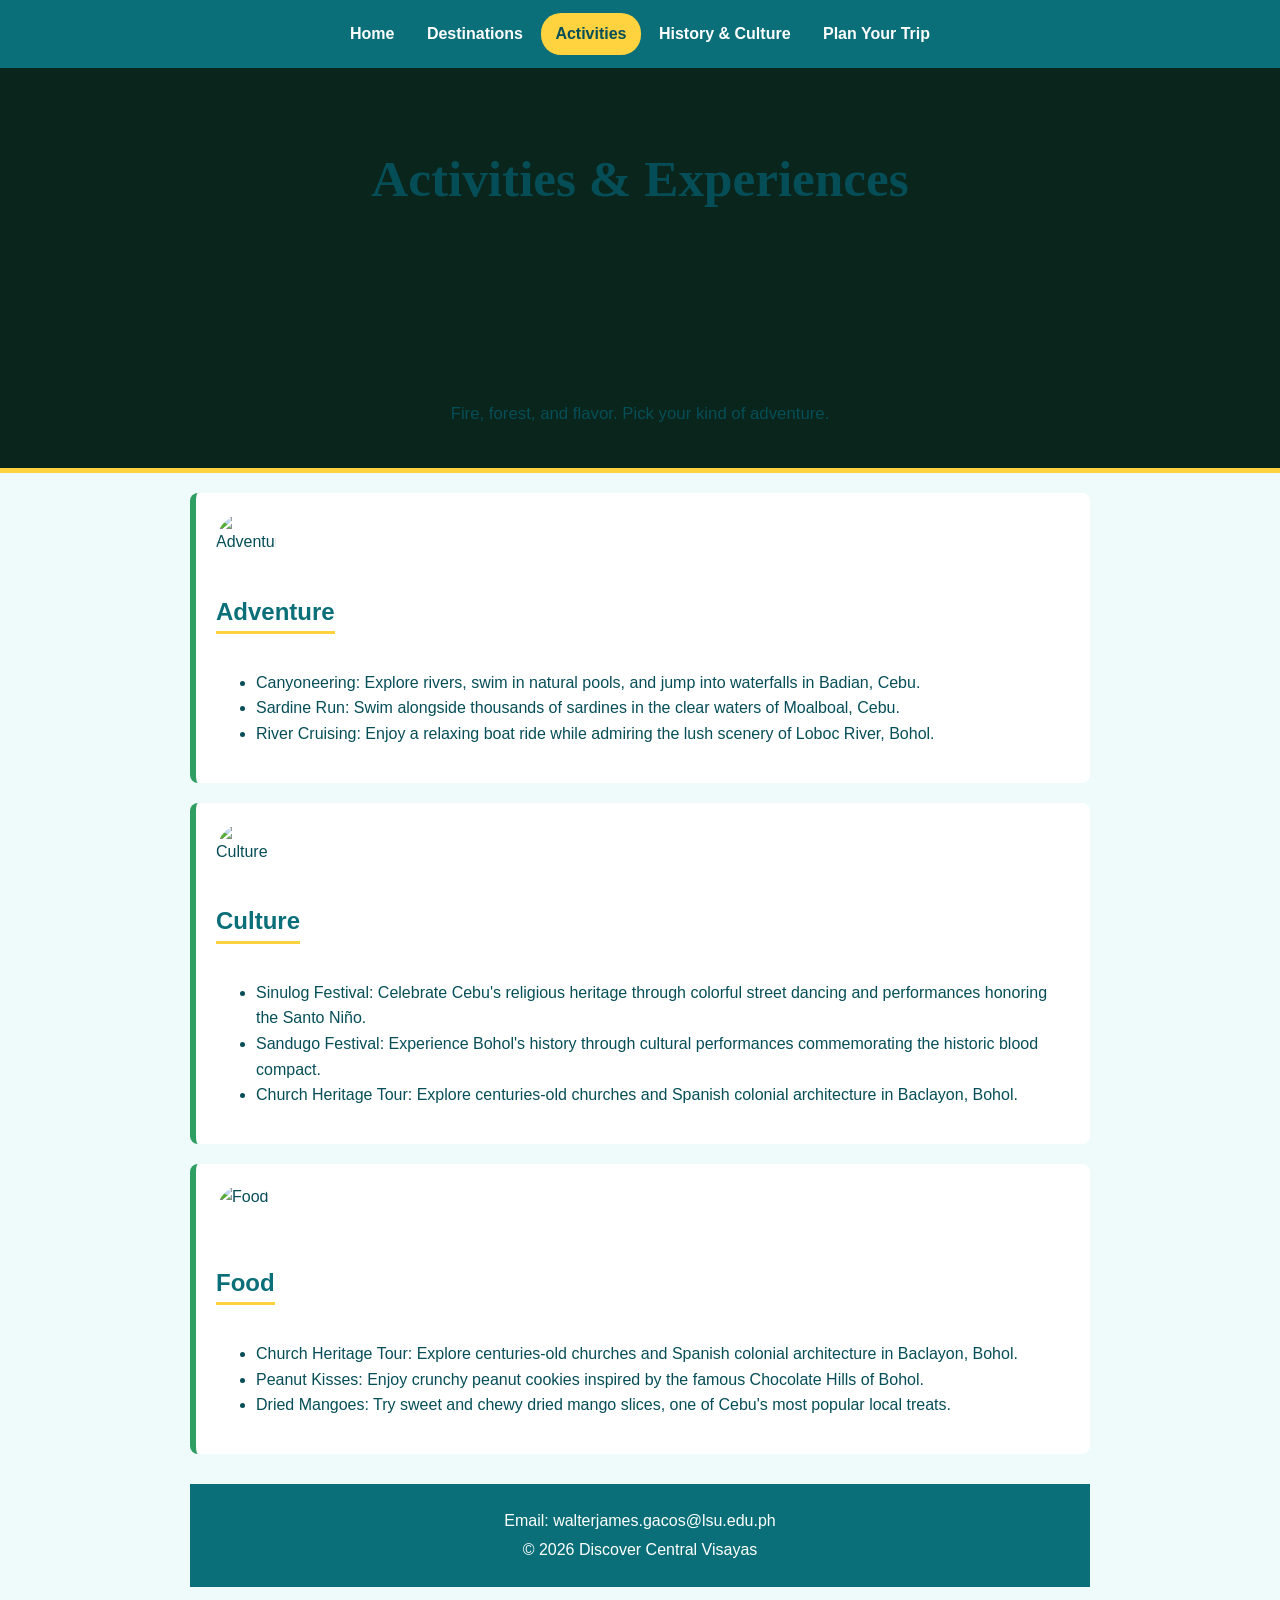
==== Website Folder/activities.html @ c1994f28 "Add files via upload" ====
<!DOCTYPE html>
<html lang="en">
<head>
  <meta charset="UTF-8">
  <meta name="viewport" content="width=device-width, initial-scale=1.0">
  <title>Activities &amp; Experiences | Discover Central Visayas</title>
  <link rel="stylesheet" href="style.css">
</head>
<body>

  <nav>
    <a href="index.html">Home</a>
    <a href="destinations.html">Destinations</a>
    <a class="active" href="activities.html">Activities</a>
    <a href="history.html">History &amp; Culture</a>
    <a href="plan-trip.html">Plan Your Trip</a>
  </nav>

  <!-- VIDEO HEADER: change the video file in src to your own -->
  <header class="page-hero">
    <video class="page-hero-video" autoplay muted loop playsinline preload="metadata">
      <source src="../Asset Folder/Videos/Discover-Central-Visayas.mp4" type="video/mp4">
    </video>
    <h1>Activities &amp; Experiences</h1>
    <p>Fire, forest, and flavor. Pick your kind of adventure.</p>
  </header>

  <main>
    <section class="box">
      <img class="icon" src="../Asset Folder/Icons/lightning.svg" alt="Adventure">
      <h2>Adventure</h2>
      <ul>
        <li>Canyoneering: Explore rivers, swim in natural pools, and jump into waterfalls in Badian, Cebu.</li>
        <li>Sardine Run: Swim alongside thousands of sardines in the clear waters of Moalboal, Cebu.</li>
        <li>River Cruising: Enjoy a relaxing boat ride while admiring the lush scenery of Loboc River, Bohol.</li>
      </ul>
    </section>

    <section class="box">
      <img class="icon" src="../Asset Folder/Icons/home.svg" alt="Culture">
      <h2>Culture</h2>
      <ul>
        <li>Sinulog Festival: Celebrate Cebu's religious heritage through colorful street dancing and performances honoring the Santo Niño.</li>
        <li>Sandugo Festival: Experience Bohol's history through cultural performances commemorating the historic blood compact.</li>
        <li>Church Heritage Tour: Explore centuries-old churches and Spanish colonial architecture in Baclayon, Bohol.</li>
      </ul>
    </section>

    <section class="box">
      <img class="icon" src="../Asset Folder/Icons/apple.svg" alt="Food">
      <h2>Food</h2>
      <ul>
        <li>Church Heritage Tour: Explore centuries-old churches and Spanish colonial architecture in Baclayon, Bohol.</li>
        <li>Peanut Kisses: Enjoy crunchy peanut cookies inspired by the famous Chocolate Hills of Bohol.</li>
        <li>Dried Mangoes: Try sweet and chewy dried mango slices, one of Cebu's most popular local treats.</li>
      </ul>
    </section>

  <footer>
    <p>Email: walterjames.gacos@lsu.edu.ph</p>
    <p>&copy; 2026 Discover Central Visayas</p>
  </footer>

</body>
</html>
---- Website Folder/style.css ----
body {
  margin: 0;
  font-family: Arial, sans-serif;
  line-height: 1.6;
  color: #064e57;
  background-color: #effafa;
}
 
img {
  width: 100%;
  display: block;
}
 
main {
  max-width: 900px;
  margin: 0 auto;
  padding: 20px;
}
 
h2 {
  display: inline-block;
  color: #0a6f78;
  border-bottom: 3px solid #ffd23f;
}
 
h3 {
  color: #0a6f78;
}
 
nav {
  background-color: #0a6f78;
  padding: 10px 20px;
  text-align: center;
}
 
nav a {
  display: inline-block;
  margin: 3px 0;
  padding: 8px 14px;
  color: white;
  font-weight: bold;
  text-decoration: none;
  border-radius: 20px;
}
 
nav a:hover,
nav a.active {
  background-color: #ffd23f;
  color: #064e57;
}
 
.banner {
  height: 350px;
  object-fit: cover;
}
 
.hero {
  position: relative;
  width: 100%;
  height: 70vh;
  min-height: 360px;
  max-height: 600px;
  overflow: hidden;
  background-color: #0a6f78;
  border-bottom: 5px solid #ffd23f;
}
 
.hero-video {
  position: absolute;
  inset: 0;
  width: 100%;
  height: 100%;
  object-fit: cover;
}
 
.hero::before {
  content: "";
  position: absolute;
  inset: 0;
  background: linear-gradient(to bottom, rgba(0,0,0,.25), rgba(0,0,0,.05) 50%, rgba(0,0,0,.2));
  z-index: 1;
}
 
.title-box {
  background-color: #fff1b8;
  text-align: center;
  padding: 25px 20px;
}
 
.title-box h1 {
  margin: 0;
}
 
.title-box p {
  margin: 5px 0 0;
  font-size: 1.2em;
}
 
.gallery {
  display: grid;
  grid-template-columns: repeat(3, 1fr);
  gap: 10px;
}
 
.gallery img {
  height: 180px;
  object-fit: cover;
  border-radius: 8px;
}
 
.page-title {
  background-color: #0a6f78;
  color: white;
  text-align: center;
  padding: 40px 20px;
}
 
.page-title h1 {
  margin: 0;
}
 
.box {
  background-color: white;
  padding: 20px;
  margin-bottom: 20px;
  border-left: 6px solid #2f9e62;
  border-radius: 8px;
}
 
.photo {
  height: 300px;
  object-fit: cover;
  border-radius: 6px;
}
 
.icon {
  width: 60px;
  height: 60px;
  object-fit: cover;
  border-radius: 50%;
}
 
table {
  width: 100%;
  border-collapse: collapse;
  background-color: white;
}
 
th, td {
  border: 1px solid #b9dde0;
  padding: 10px;
  text-align: left;
}
 
th {
  background-color: #0a6f78;
  color: white;
}
 
.checklist {
  list-style: none;
  padding-left: 0;
}
 
form {
  background-color: white;
  padding: 20px;
  border-radius: 8px;
}
 
label {
  display: block;
  margin-top: 12px;
  font-weight: bold;
}
 
form input,
form textarea {
  width: 100%;
  padding: 8px;
  margin-top: 4px;
  box-sizing: border-box;
}
 
button {
  margin-top: 15px;
  padding: 10px 25px;
  background-color: #ffd23f;
  color: #064e57;
  font-weight: bold;
  border: none;
  border-radius: 20px;
  cursor: pointer;
}
 
button:hover {
  background-color: #ffc107;
}
 
/* ----- Footer ----- */
footer {
  background-color: #0a6f78;
  color: white;
  text-align: center;
  padding: 20px;
  margin-top: 30px;
}
 
footer p {
  margin: 4px 0;
}
 
@media (max-width: 600px) {
  .gallery {
    grid-template-columns: repeat(2, 1fr);
  }
 
  .banner {
    height: 220px;
  }
 
  .hero {
    height: 50vh;
  }
 
  .waves {
    height: 55px;
  }
}
 
.page-hero {
  position: relative;
  display: flex;
  flex-direction: column;           
  align-items: center;
  justify-content: space-between;
  box-sizing: border-box;
  height: 45vh;
  min-height: 320px;
  padding: 70px 20px 40px;
  overflow: hidden;
  background-color: #0f2a20;       
  text-align: center;
  border-bottom: 5px solid #ffd23f;
}
 
.page-hero-video {
  position: absolute;
  inset: 0;
  width: 100%;
  height: 100%;
  object-fit: cover;
}
 
.page-hero::before {
  content: "";
  position: absolute;
  inset: 0;
  background-color: rgba(8, 35, 25, 0.65);
  z-index: 1;
}
 
.page-hero h1,
.page-hero p {
  position: relative;
  z-index: 2;
  margin: 0;
}
 
.page-hero h1 {
  font-family: Georgia, "Times New Roman", serif;
  font-size: 3.2em;
}
 
.page-hero p {
  font-size: 1.05em;
}
 
@media (max-width: 600px) {
  .page-hero {
    height: 40vh;
    min-height: 260px;
    padding: 50px 15px 30px;
  }
 
  .page-hero h1 {
    font-size: 2em;
  }
}

.box {
  transition: 0.3s;
}
 
.box:hover {
  transform: translateY(-6px);               
  box-shadow: 0 8px 18px rgba(0, 0, 0, 0.2);
  border-left-color: #ffd23f;                
}
 
.icon {
  transition: 0.5s;
}
 
.box:hover .icon {
  transform: rotate(360deg) scale(1.1);
}
 
.photo {
  transition: 0.4s;
}
 
.photo:hover {
  transform: scale(1.04);
}
 
main li {
  transition: 0.3s;
}
 
main li:hover {
  color: #2f9e62;
  transform: translateX(8px);
}
 
td {
  transition: 0.3s;
}
 
tr:hover td {
  background-color: #fff1b8;
}
 
form input,
form textarea {
  border: 2px solid #b9dde0;
  border-radius: 6px;
  transition: 0.3s;
}
 
form input:hover,
form textarea:hover {
  background-color: #fff1b8;
}
 
form input:focus,
form textarea:focus {
  outline: 3px solid #ffd23f;
  border-color: #0a6f78;
}
 
button {
  transition: 0.3s;
}
 
button:hover {
  transform: translateY(-3px);
  box-shadow: 0 5px 10px rgba(0, 0, 0, 0.25);
}
 
.item {
  position: relative;       
  padding-bottom: 8px;
}
 
.when {
  display: block;
  box-sizing: border-box;
  width: 140px;
  padding: 8px 16px;
  background-color: #0a6f78;
  color: white;
  font-weight: bold;
  text-align: center;
  border-radius: 20px;
  cursor: pointer;
  transition: 0.3s;
}
 
.item:hover .when {
  background-color: #ffd23f;
  color: #064e57;
  transform: translateX(10px);
}
 

.story {
  display: none;
  position: absolute;         
  top: 0;
  left: 160px;
  right: 0;
  z-index: 10;             
  box-sizing: border-box;
  padding: 20px 25px;
  background-color: white;
  border-left: 8px solid #ffd23f;
  border-radius: 0 8px 8px 0;
  box-shadow: 0 4px 12px rgba(0, 0, 0, 0.15);
}
 
.item:hover .story {
  display: block;
  animation: slide 0.4s;
}
 
.story p {
  margin: 0;
}
 
@keyframes slide {
  from {
    transform: translateX(-40px);
    opacity: 0;
  }
  to {
    transform: translateX(0);
    opacity: 1;
  }
}

@media (max-width: 600px) {
  .when {
    width: 100px;
    padding: 8px 6px;
    font-size: 0.85em;
  }
 
  .story {
    left: 115px;
    padding: 15px;
  }
}
 
.pic {
  display: flex;
  align-items: center;
  justify-content: center;
  width: 100%;
  height: 170px;
  box-sizing: border-box;
  object-fit: cover;         
  background-color: #fff1b8;
  color: #0a6f78;
  font-weight: bold;
}
 
.group-title {
  display: inline-block;
  margin: 25px 0 15px;
  padding: 6px 20px;
  background-color: #ffd23f;
  color: #064e57;
  border-radius: 20px;
}
 
.cards {
  display: grid;
  grid-template-columns: repeat(auto-fit, minmax(200px, 1fr));
  gap: 20px;
}
 
.card {
  background-color: white;
  border: 3px solid #0a6f78;
  border-radius: 20px;
  overflow: hidden;
  transition: 0.3s;
}
 
.card:hover {
  transform: translateY(-6px);
  border-color: #2f9e62;
}
 
.card .pic {
  border-bottom: 5px solid #ffd23f;
}
 
.card-text {
  padding: 12px 16px;
  text-align: center;
}
 
.card-text h4 {
  margin: 0;
  color: #0a6f78;
}
 
.card-text p {
  margin: 2px 0 0;
}
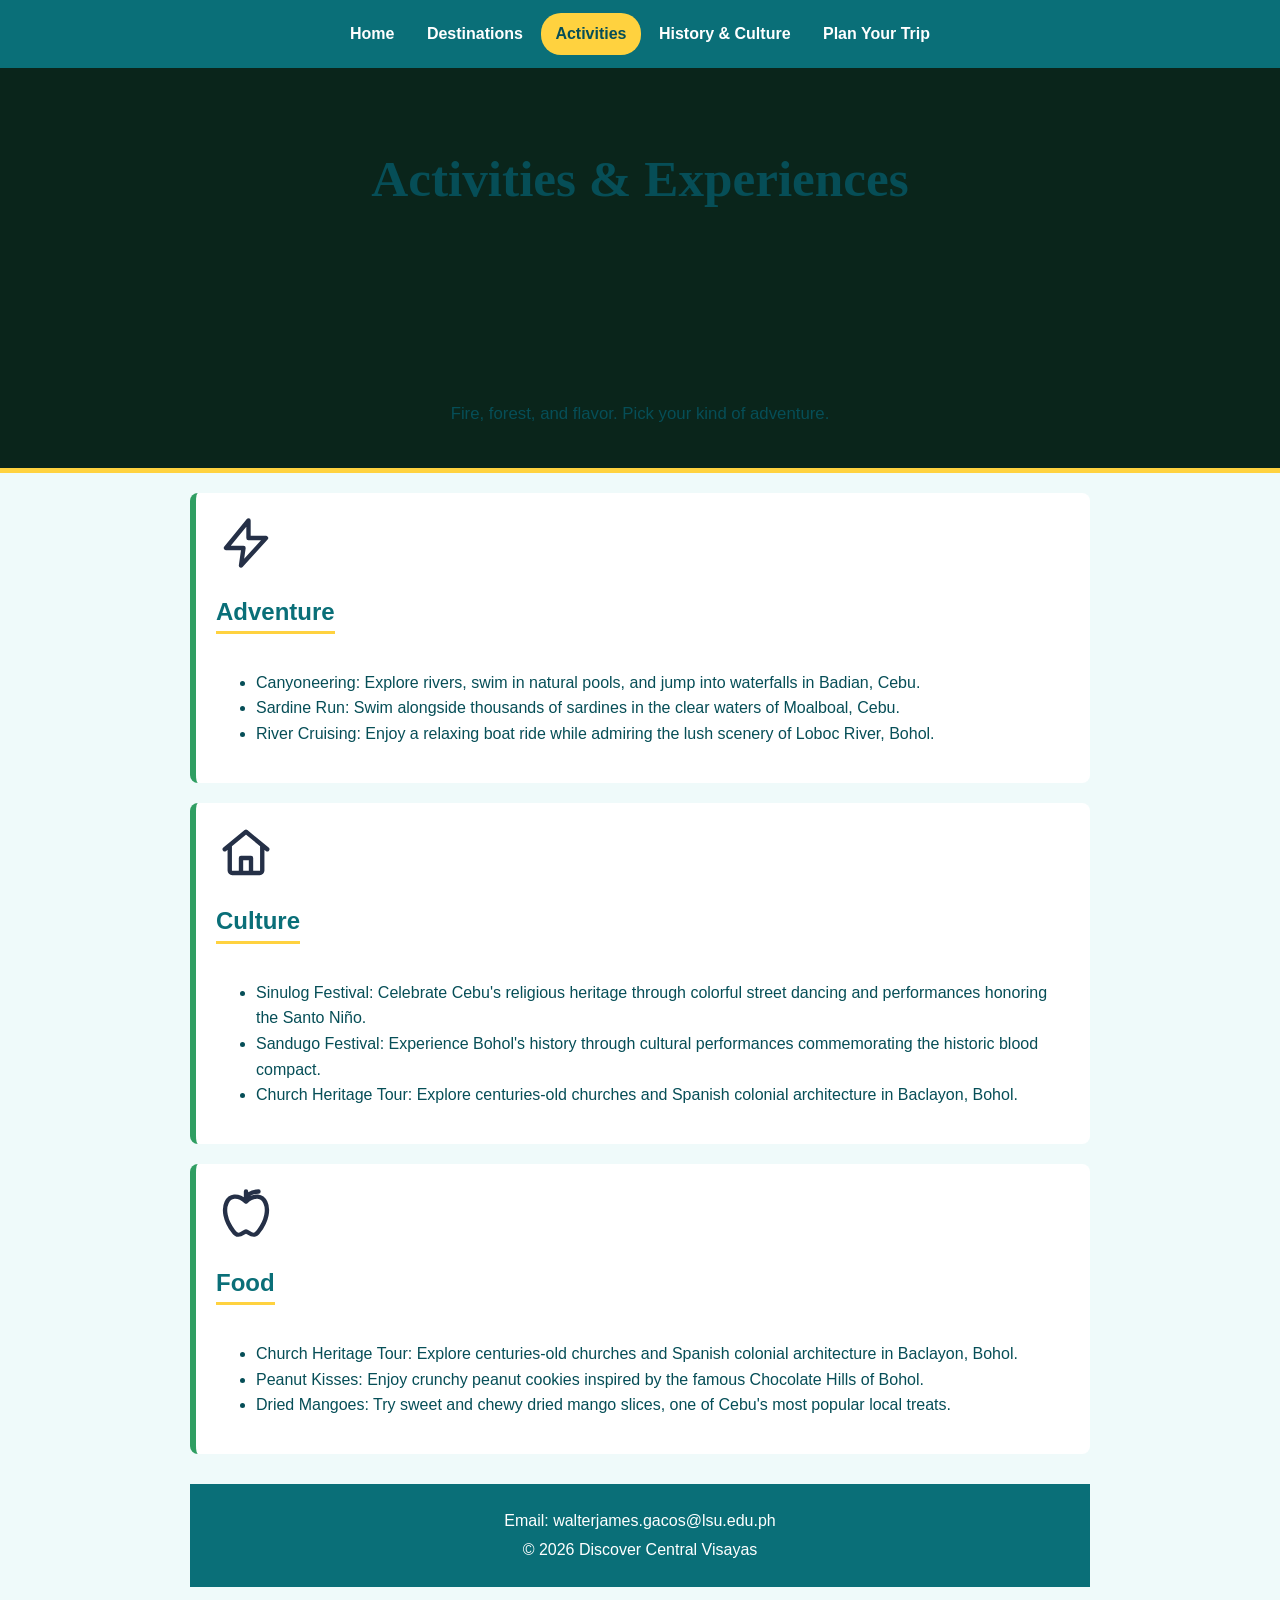
==== commit 108ecf46: "Initial website upload" ====
--- a/Website Folder/activities.html
+++ b/Website Folder/activities.html
@@ -1,65 +1,65 @@
-<!DOCTYPE html>
-<html lang="en">
-<head>
-  <meta charset="UTF-8">
-  <meta name="viewport" content="width=device-width, initial-scale=1.0">
-  <title>Activities &amp; Experiences | Discover Central Visayas</title>
-  <link rel="stylesheet" href="style.css">
-</head>
-<body>
-
-  <nav>
-    <a href="index.html">Home</a>
-    <a href="destinations.html">Destinations</a>
-    <a class="active" href="activities.html">Activities</a>
-    <a href="history.html">History &amp; Culture</a>
-    <a href="plan-trip.html">Plan Your Trip</a>
-  </nav>
-
-  <!-- VIDEO HEADER: change the video file in src to your own -->
-  <header class="page-hero">
-    <video class="page-hero-video" autoplay muted loop playsinline preload="metadata">
-      <source src="../Asset Folder/Videos/Discover-Central-Visayas.mp4" type="video/mp4">
-    </video>
-    <h1>Activities &amp; Experiences</h1>
-    <p>Fire, forest, and flavor. Pick your kind of adventure.</p>
-  </header>
-
-  <main>
-    <section class="box">
-      <img class="icon" src="../Asset Folder/Icons/lightning.svg" alt="Adventure">
-      <h2>Adventure</h2>
-      <ul>
-        <li>Canyoneering: Explore rivers, swim in natural pools, and jump into waterfalls in Badian, Cebu.</li>
-        <li>Sardine Run: Swim alongside thousands of sardines in the clear waters of Moalboal, Cebu.</li>
-        <li>River Cruising: Enjoy a relaxing boat ride while admiring the lush scenery of Loboc River, Bohol.</li>
-      </ul>
-    </section>
-
-    <section class="box">
-      <img class="icon" src="../Asset Folder/Icons/home.svg" alt="Culture">
-      <h2>Culture</h2>
-      <ul>
-        <li>Sinulog Festival: Celebrate Cebu's religious heritage through colorful street dancing and performances honoring the Santo Niño.</li>
-        <li>Sandugo Festival: Experience Bohol's history through cultural performances commemorating the historic blood compact.</li>
-        <li>Church Heritage Tour: Explore centuries-old churches and Spanish colonial architecture in Baclayon, Bohol.</li>
-      </ul>
-    </section>
-
-    <section class="box">
-      <img class="icon" src="../Asset Folder/Icons/apple.svg" alt="Food">
-      <h2>Food</h2>
-      <ul>
-        <li>Church Heritage Tour: Explore centuries-old churches and Spanish colonial architecture in Baclayon, Bohol.</li>
-        <li>Peanut Kisses: Enjoy crunchy peanut cookies inspired by the famous Chocolate Hills of Bohol.</li>
-        <li>Dried Mangoes: Try sweet and chewy dried mango slices, one of Cebu's most popular local treats.</li>
-      </ul>
-    </section>
-
-  <footer>
-    <p>Email: walterjames.gacos@lsu.edu.ph</p>
-    <p>&copy; 2026 Discover Central Visayas</p>
-  </footer>
-
-</body>
-</html>
+<!DOCTYPE html>
+<html lang="en">
+<head>
+  <meta charset="UTF-8">
+  <meta name="viewport" content="width=device-width, initial-scale=1.0">
+  <title>Activities &amp; Experiences | Discover Central Visayas</title>
+  <link rel="stylesheet" href="style.css">
+</head>
+<body>
+
+  <nav>
+    <a href="index.html">Home</a>
+    <a href="destinations.html">Destinations</a>
+    <a class="active" href="activities.html">Activities</a>
+    <a href="history.html">History &amp; Culture</a>
+    <a href="plan-trip.html">Plan Your Trip</a>
+  </nav>
+
+  <!-- VIDEO HEADER: change the video file in src to your own -->
+  <header class="page-hero">
+    <video class="page-hero-video" autoplay muted loop playsinline preload="metadata">
+      <source src="../Asset Folder/Videos/Discover-Central-Visayas.mp4" type="video/mp4">
+    </video>
+    <h1>Activities &amp; Experiences</h1>
+    <p>Fire, forest, and flavor. Pick your kind of adventure.</p>
+  </header>
+
+  <main>
+    <section class="box">
+      <img class="icon" src="../Asset Folder/Icons/lightning.svg" alt="Adventure">
+      <h2>Adventure</h2>
+      <ul>
+        <li>Canyoneering: Explore rivers, swim in natural pools, and jump into waterfalls in Badian, Cebu.</li>
+        <li>Sardine Run: Swim alongside thousands of sardines in the clear waters of Moalboal, Cebu.</li>
+        <li>River Cruising: Enjoy a relaxing boat ride while admiring the lush scenery of Loboc River, Bohol.</li>
+      </ul>
+    </section>
+
+    <section class="box">
+      <img class="icon" src="../Asset Folder/Icons/home.svg" alt="Culture">
+      <h2>Culture</h2>
+      <ul>
+        <li>Sinulog Festival: Celebrate Cebu's religious heritage through colorful street dancing and performances honoring the Santo Niño.</li>
+        <li>Sandugo Festival: Experience Bohol's history through cultural performances commemorating the historic blood compact.</li>
+        <li>Church Heritage Tour: Explore centuries-old churches and Spanish colonial architecture in Baclayon, Bohol.</li>
+      </ul>
+    </section>
+
+    <section class="box">
+      <img class="icon" src="../Asset Folder/Icons/apple.svg" alt="Food">
+      <h2>Food</h2>
+      <ul>
+        <li>Church Heritage Tour: Explore centuries-old churches and Spanish colonial architecture in Baclayon, Bohol.</li>
+        <li>Peanut Kisses: Enjoy crunchy peanut cookies inspired by the famous Chocolate Hills of Bohol.</li>
+        <li>Dried Mangoes: Try sweet and chewy dried mango slices, one of Cebu's most popular local treats.</li>
+      </ul>
+    </section>
+
+  <footer>
+    <p>Email: walterjames.gacos@lsu.edu.ph</p>
+    <p>&copy; 2026 Discover Central Visayas</p>
+  </footer>
+
+</body>
+</html>
--- a/Website Folder/style.css
+++ b/Website Folder/style.css
@@ -1,493 +1,493 @@
-body {
-  margin: 0;
-  font-family: Arial, sans-serif;
-  line-height: 1.6;
-  color: #064e57;
-  background-color: #effafa;
-}
- 
-img {
-  width: 100%;
-  display: block;
-}
- 
-main {
-  max-width: 900px;
-  margin: 0 auto;
-  padding: 20px;
-}
- 
-h2 {
-  display: inline-block;
-  color: #0a6f78;
-  border-bottom: 3px solid #ffd23f;
-}
- 
-h3 {
-  color: #0a6f78;
-}
- 
-nav {
-  background-color: #0a6f78;
-  padding: 10px 20px;
-  text-align: center;
-}
- 
-nav a {
-  display: inline-block;
-  margin: 3px 0;
-  padding: 8px 14px;
-  color: white;
-  font-weight: bold;
-  text-decoration: none;
-  border-radius: 20px;
-}
- 
-nav a:hover,
-nav a.active {
-  background-color: #ffd23f;
-  color: #064e57;
-}
- 
-.banner {
-  height: 350px;
-  object-fit: cover;
-}
- 
-.hero {
-  position: relative;
-  width: 100%;
-  height: 70vh;
-  min-height: 360px;
-  max-height: 600px;
-  overflow: hidden;
-  background-color: #0a6f78;
-  border-bottom: 5px solid #ffd23f;
-}
- 
-.hero-video {
-  position: absolute;
-  inset: 0;
-  width: 100%;
-  height: 100%;
-  object-fit: cover;
-}
- 
-.hero::before {
-  content: "";
-  position: absolute;
-  inset: 0;
-  background: linear-gradient(to bottom, rgba(0,0,0,.25), rgba(0,0,0,.05) 50%, rgba(0,0,0,.2));
-  z-index: 1;
-}
- 
-.title-box {
-  background-color: #fff1b8;
-  text-align: center;
-  padding: 25px 20px;
-}
- 
-.title-box h1 {
-  margin: 0;
-}
- 
-.title-box p {
-  margin: 5px 0 0;
-  font-size: 1.2em;
-}
- 
-.gallery {
-  display: grid;
-  grid-template-columns: repeat(3, 1fr);
-  gap: 10px;
-}
- 
-.gallery img {
-  height: 180px;
-  object-fit: cover;
-  border-radius: 8px;
-}
- 
-.page-title {
-  background-color: #0a6f78;
-  color: white;
-  text-align: center;
-  padding: 40px 20px;
-}
- 
-.page-title h1 {
-  margin: 0;
-}
- 
-.box {
-  background-color: white;
-  padding: 20px;
-  margin-bottom: 20px;
-  border-left: 6px solid #2f9e62;
-  border-radius: 8px;
-}
- 
-.photo {
-  height: 300px;
-  object-fit: cover;
-  border-radius: 6px;
-}
- 
-.icon {
-  width: 60px;
-  height: 60px;
-  object-fit: cover;
-  border-radius: 50%;
-}
- 
-table {
-  width: 100%;
-  border-collapse: collapse;
-  background-color: white;
-}
- 
-th, td {
-  border: 1px solid #b9dde0;
-  padding: 10px;
-  text-align: left;
-}
- 
-th {
-  background-color: #0a6f78;
-  color: white;
-}
- 
-.checklist {
-  list-style: none;
-  padding-left: 0;
-}
- 
-form {
-  background-color: white;
-  padding: 20px;
-  border-radius: 8px;
-}
- 
-label {
-  display: block;
-  margin-top: 12px;
-  font-weight: bold;
-}
- 
-form input,
-form textarea {
-  width: 100%;
-  padding: 8px;
-  margin-top: 4px;
-  box-sizing: border-box;
-}
- 
-button {
-  margin-top: 15px;
-  padding: 10px 25px;
-  background-color: #ffd23f;
-  color: #064e57;
-  font-weight: bold;
-  border: none;
-  border-radius: 20px;
-  cursor: pointer;
-}
- 
-button:hover {
-  background-color: #ffc107;
-}
- 
-/* ----- Footer ----- */
-footer {
-  background-color: #0a6f78;
-  color: white;
-  text-align: center;
-  padding: 20px;
-  margin-top: 30px;
-}
- 
-footer p {
-  margin: 4px 0;
-}
- 
-@media (max-width: 600px) {
-  .gallery {
-    grid-template-columns: repeat(2, 1fr);
-  }
- 
-  .banner {
-    height: 220px;
-  }
- 
-  .hero {
-    height: 50vh;
-  }
- 
-  .waves {
-    height: 55px;
-  }
-}
- 
-.page-hero {
-  position: relative;
-  display: flex;
-  flex-direction: column;           
-  align-items: center;
-  justify-content: space-between;
-  box-sizing: border-box;
-  height: 45vh;
-  min-height: 320px;
-  padding: 70px 20px 40px;
-  overflow: hidden;
-  background-color: #0f2a20;       
-  text-align: center;
-  border-bottom: 5px solid #ffd23f;
-}
- 
-.page-hero-video {
-  position: absolute;
-  inset: 0;
-  width: 100%;
-  height: 100%;
-  object-fit: cover;
-}
- 
-.page-hero::before {
-  content: "";
-  position: absolute;
-  inset: 0;
-  background-color: rgba(8, 35, 25, 0.65);
-  z-index: 1;
-}
- 
-.page-hero h1,
-.page-hero p {
-  position: relative;
-  z-index: 2;
-  margin: 0;
-}
- 
-.page-hero h1 {
-  font-family: Georgia, "Times New Roman", serif;
-  font-size: 3.2em;
-}
- 
-.page-hero p {
-  font-size: 1.05em;
-}
- 
-@media (max-width: 600px) {
-  .page-hero {
-    height: 40vh;
-    min-height: 260px;
-    padding: 50px 15px 30px;
-  }
- 
-  .page-hero h1 {
-    font-size: 2em;
-  }
-}
-
-.box {
-  transition: 0.3s;
-}
- 
-.box:hover {
-  transform: translateY(-6px);               
-  box-shadow: 0 8px 18px rgba(0, 0, 0, 0.2);
-  border-left-color: #ffd23f;                
-}
- 
-.icon {
-  transition: 0.5s;
-}
- 
-.box:hover .icon {
-  transform: rotate(360deg) scale(1.1);
-}
- 
-.photo {
-  transition: 0.4s;
-}
- 
-.photo:hover {
-  transform: scale(1.04);
-}
- 
-main li {
-  transition: 0.3s;
-}
- 
-main li:hover {
-  color: #2f9e62;
-  transform: translateX(8px);
-}
- 
-td {
-  transition: 0.3s;
-}
- 
-tr:hover td {
-  background-color: #fff1b8;
-}
- 
-form input,
-form textarea {
-  border: 2px solid #b9dde0;
-  border-radius: 6px;
-  transition: 0.3s;
-}
- 
-form input:hover,
-form textarea:hover {
-  background-color: #fff1b8;
-}
- 
-form input:focus,
-form textarea:focus {
-  outline: 3px solid #ffd23f;
-  border-color: #0a6f78;
-}
- 
-button {
-  transition: 0.3s;
-}
- 
-button:hover {
-  transform: translateY(-3px);
-  box-shadow: 0 5px 10px rgba(0, 0, 0, 0.25);
-}
- 
-.item {
-  position: relative;       
-  padding-bottom: 8px;
-}
- 
-.when {
-  display: block;
-  box-sizing: border-box;
-  width: 140px;
-  padding: 8px 16px;
-  background-color: #0a6f78;
-  color: white;
-  font-weight: bold;
-  text-align: center;
-  border-radius: 20px;
-  cursor: pointer;
-  transition: 0.3s;
-}
- 
-.item:hover .when {
-  background-color: #ffd23f;
-  color: #064e57;
-  transform: translateX(10px);
-}
- 
-
-.story {
-  display: none;
-  position: absolute;         
-  top: 0;
-  left: 160px;
-  right: 0;
-  z-index: 10;             
-  box-sizing: border-box;
-  padding: 20px 25px;
-  background-color: white;
-  border-left: 8px solid #ffd23f;
-  border-radius: 0 8px 8px 0;
-  box-shadow: 0 4px 12px rgba(0, 0, 0, 0.15);
-}
- 
-.item:hover .story {
-  display: block;
-  animation: slide 0.4s;
-}
- 
-.story p {
-  margin: 0;
-}
- 
-@keyframes slide {
-  from {
-    transform: translateX(-40px);
-    opacity: 0;
-  }
-  to {
-    transform: translateX(0);
-    opacity: 1;
-  }
-}
-
-@media (max-width: 600px) {
-  .when {
-    width: 100px;
-    padding: 8px 6px;
-    font-size: 0.85em;
-  }
- 
-  .story {
-    left: 115px;
-    padding: 15px;
-  }
-}
- 
-.pic {
-  display: flex;
-  align-items: center;
-  justify-content: center;
-  width: 100%;
-  height: 170px;
-  box-sizing: border-box;
-  object-fit: cover;         
-  background-color: #fff1b8;
-  color: #0a6f78;
-  font-weight: bold;
-}
- 
-.group-title {
-  display: inline-block;
-  margin: 25px 0 15px;
-  padding: 6px 20px;
-  background-color: #ffd23f;
-  color: #064e57;
-  border-radius: 20px;
-}
- 
-.cards {
-  display: grid;
-  grid-template-columns: repeat(auto-fit, minmax(200px, 1fr));
-  gap: 20px;
-}
- 
-.card {
-  background-color: white;
-  border: 3px solid #0a6f78;
-  border-radius: 20px;
-  overflow: hidden;
-  transition: 0.3s;
-}
- 
-.card:hover {
-  transform: translateY(-6px);
-  border-color: #2f9e62;
-}
- 
-.card .pic {
-  border-bottom: 5px solid #ffd23f;
-}
- 
-.card-text {
-  padding: 12px 16px;
-  text-align: center;
-}
- 
-.card-text h4 {
-  margin: 0;
-  color: #0a6f78;
-}
- 
-.card-text p {
-  margin: 2px 0 0;
-}
+body {
+  margin: 0;
+  font-family: Arial, sans-serif;
+  line-height: 1.6;
+  color: #064e57;
+  background-color: #effafa;
+}
+ 
+img {
+  width: 100%;
+  display: block;
+}
+ 
+main {
+  max-width: 900px;
+  margin: 0 auto;
+  padding: 20px;
+}
+ 
+h2 {
+  display: inline-block;
+  color: #0a6f78;
+  border-bottom: 3px solid #ffd23f;
+}
+ 
+h3 {
+  color: #0a6f78;
+}
+ 
+nav {
+  background-color: #0a6f78;
+  padding: 10px 20px;
+  text-align: center;
+}
+ 
+nav a {
+  display: inline-block;
+  margin: 3px 0;
+  padding: 8px 14px;
+  color: white;
+  font-weight: bold;
+  text-decoration: none;
+  border-radius: 20px;
+}
+ 
+nav a:hover,
+nav a.active {
+  background-color: #ffd23f;
+  color: #064e57;
+}
+ 
+.banner {
+  height: 350px;
+  object-fit: cover;
+}
+ 
+.hero {
+  position: relative;
+  width: 100%;
+  height: 70vh;
+  min-height: 360px;
+  max-height: 600px;
+  overflow: hidden;
+  background-color: #0a6f78;
+  border-bottom: 5px solid #ffd23f;
+}
+ 
+.hero-video {
+  position: absolute;
+  inset: 0;
+  width: 100%;
+  height: 100%;
+  object-fit: cover;
+}
+ 
+.hero::before {
+  content: "";
+  position: absolute;
+  inset: 0;
+  background: linear-gradient(to bottom, rgba(0,0,0,.25), rgba(0,0,0,.05) 50%, rgba(0,0,0,.2));
+  z-index: 1;
+}
+ 
+.title-box {
+  background-color: #fff1b8;
+  text-align: center;
+  padding: 25px 20px;
+}
+ 
+.title-box h1 {
+  margin: 0;
+}
+ 
+.title-box p {
+  margin: 5px 0 0;
+  font-size: 1.2em;
+}
+ 
+.gallery {
+  display: grid;
+  grid-template-columns: repeat(3, 1fr);
+  gap: 10px;
+}
+ 
+.gallery img {
+  height: 180px;
+  object-fit: cover;
+  border-radius: 8px;
+}
+ 
+.page-title {
+  background-color: #0a6f78;
+  color: white;
+  text-align: center;
+  padding: 40px 20px;
+}
+ 
+.page-title h1 {
+  margin: 0;
+}
+ 
+.box {
+  background-color: white;
+  padding: 20px;
+  margin-bottom: 20px;
+  border-left: 6px solid #2f9e62;
+  border-radius: 8px;
+}
+ 
+.photo {
+  height: 300px;
+  object-fit: cover;
+  border-radius: 6px;
+}
+ 
+.icon {
+  width: 60px;
+  height: 60px;
+  object-fit: cover;
+  border-radius: 50%;
+}
+ 
+table {
+  width: 100%;
+  border-collapse: collapse;
+  background-color: white;
+}
+ 
+th, td {
+  border: 1px solid #b9dde0;
+  padding: 10px;
+  text-align: left;
+}
+ 
+th {
+  background-color: #0a6f78;
+  color: white;
+}
+ 
+.checklist {
+  list-style: none;
+  padding-left: 0;
+}
+ 
+form {
+  background-color: white;
+  padding: 20px;
+  border-radius: 8px;
+}
+ 
+label {
+  display: block;
+  margin-top: 12px;
+  font-weight: bold;
+}
+ 
+form input,
+form textarea {
+  width: 100%;
+  padding: 8px;
+  margin-top: 4px;
+  box-sizing: border-box;
+}
+ 
+button {
+  margin-top: 15px;
+  padding: 10px 25px;
+  background-color: #ffd23f;
+  color: #064e57;
+  font-weight: bold;
+  border: none;
+  border-radius: 20px;
+  cursor: pointer;
+}
+ 
+button:hover {
+  background-color: #ffc107;
+}
+ 
+/* ----- Footer ----- */
+footer {
+  background-color: #0a6f78;
+  color: white;
+  text-align: center;
+  padding: 20px;
+  margin-top: 30px;
+}
+ 
+footer p {
+  margin: 4px 0;
+}
+ 
+@media (max-width: 600px) {
+  .gallery {
+    grid-template-columns: repeat(2, 1fr);
+  }
+ 
+  .banner {
+    height: 220px;
+  }
+ 
+  .hero {
+    height: 50vh;
+  }
+ 
+  .waves {
+    height: 55px;
+  }
+}
+ 
+.page-hero {
+  position: relative;
+  display: flex;
+  flex-direction: column;           
+  align-items: center;
+  justify-content: space-between;
+  box-sizing: border-box;
+  height: 45vh;
+  min-height: 320px;
+  padding: 70px 20px 40px;
+  overflow: hidden;
+  background-color: #0f2a20;       
+  text-align: center;
+  border-bottom: 5px solid #ffd23f;
+}
+ 
+.page-hero-video {
+  position: absolute;
+  inset: 0;
+  width: 100%;
+  height: 100%;
+  object-fit: cover;
+}
+ 
+.page-hero::before {
+  content: "";
+  position: absolute;
+  inset: 0;
+  background-color: rgba(8, 35, 25, 0.65);
+  z-index: 1;
+}
+ 
+.page-hero h1,
+.page-hero p {
+  position: relative;
+  z-index: 2;
+  margin: 0;
+}
+ 
+.page-hero h1 {
+  font-family: Georgia, "Times New Roman", serif;
+  font-size: 3.2em;
+}
+ 
+.page-hero p {
+  font-size: 1.05em;
+}
+ 
+@media (max-width: 600px) {
+  .page-hero {
+    height: 40vh;
+    min-height: 260px;
+    padding: 50px 15px 30px;
+  }
+ 
+  .page-hero h1 {
+    font-size: 2em;
+  }
+}
+
+.box {
+  transition: 0.3s;
+}
+ 
+.box:hover {
+  transform: translateY(-6px);               
+  box-shadow: 0 8px 18px rgba(0, 0, 0, 0.2);
+  border-left-color: #ffd23f;                
+}
+ 
+.icon {
+  transition: 0.5s;
+}
+ 
+.box:hover .icon {
+  transform: rotate(360deg) scale(1.1);
+}
+ 
+.photo {
+  transition: 0.4s;
+}
+ 
+.photo:hover {
+  transform: scale(1.04);
+}
+ 
+main li {
+  transition: 0.3s;
+}
+ 
+main li:hover {
+  color: #2f9e62;
+  transform: translateX(8px);
+}
+ 
+td {
+  transition: 0.3s;
+}
+ 
+tr:hover td {
+  background-color: #fff1b8;
+}
+ 
+form input,
+form textarea {
+  border: 2px solid #b9dde0;
+  border-radius: 6px;
+  transition: 0.3s;
+}
+ 
+form input:hover,
+form textarea:hover {
+  background-color: #fff1b8;
+}
+ 
+form input:focus,
+form textarea:focus {
+  outline: 3px solid #ffd23f;
+  border-color: #0a6f78;
+}
+ 
+button {
+  transition: 0.3s;
+}
+ 
+button:hover {
+  transform: translateY(-3px);
+  box-shadow: 0 5px 10px rgba(0, 0, 0, 0.25);
+}
+ 
+.item {
+  position: relative;       
+  padding-bottom: 8px;
+}
+ 
+.when {
+  display: block;
+  box-sizing: border-box;
+  width: 140px;
+  padding: 8px 16px;
+  background-color: #0a6f78;
+  color: white;
+  font-weight: bold;
+  text-align: center;
+  border-radius: 20px;
+  cursor: pointer;
+  transition: 0.3s;
+}
+ 
+.item:hover .when {
+  background-color: #ffd23f;
+  color: #064e57;
+  transform: translateX(10px);
+}
+ 
+
+.story {
+  display: none;
+  position: absolute;         
+  top: 0;
+  left: 160px;
+  right: 0;
+  z-index: 10;             
+  box-sizing: border-box;
+  padding: 20px 25px;
+  background-color: white;
+  border-left: 8px solid #ffd23f;
+  border-radius: 0 8px 8px 0;
+  box-shadow: 0 4px 12px rgba(0, 0, 0, 0.15);
+}
+ 
+.item:hover .story {
+  display: block;
+  animation: slide 0.4s;
+}
+ 
+.story p {
+  margin: 0;
+}
+ 
+@keyframes slide {
+  from {
+    transform: translateX(-40px);
+    opacity: 0;
+  }
+  to {
+    transform: translateX(0);
+    opacity: 1;
+  }
+}
+
+@media (max-width: 600px) {
+  .when {
+    width: 100px;
+    padding: 8px 6px;
+    font-size: 0.85em;
+  }
+ 
+  .story {
+    left: 115px;
+    padding: 15px;
+  }
+}
+ 
+.pic {
+  display: flex;
+  align-items: center;
+  justify-content: center;
+  width: 100%;
+  height: 170px;
+  box-sizing: border-box;
+  object-fit: cover;         
+  background-color: #fff1b8;
+  color: #0a6f78;
+  font-weight: bold;
+}
+ 
+.group-title {
+  display: inline-block;
+  margin: 25px 0 15px;
+  padding: 6px 20px;
+  background-color: #ffd23f;
+  color: #064e57;
+  border-radius: 20px;
+}
+ 
+.cards {
+  display: grid;
+  grid-template-columns: repeat(auto-fit, minmax(200px, 1fr));
+  gap: 20px;
+}
+ 
+.card {
+  background-color: white;
+  border: 3px solid #0a6f78;
+  border-radius: 20px;
+  overflow: hidden;
+  transition: 0.3s;
+}
+ 
+.card:hover {
+  transform: translateY(-6px);
+  border-color: #2f9e62;
+}
+ 
+.card .pic {
+  border-bottom: 5px solid #ffd23f;
+}
+ 
+.card-text {
+  padding: 12px 16px;
+  text-align: center;
+}
+ 
+.card-text h4 {
+  margin: 0;
+  color: #0a6f78;
+}
+ 
+.card-text p {
+  margin: 2px 0 0;
+}
  
